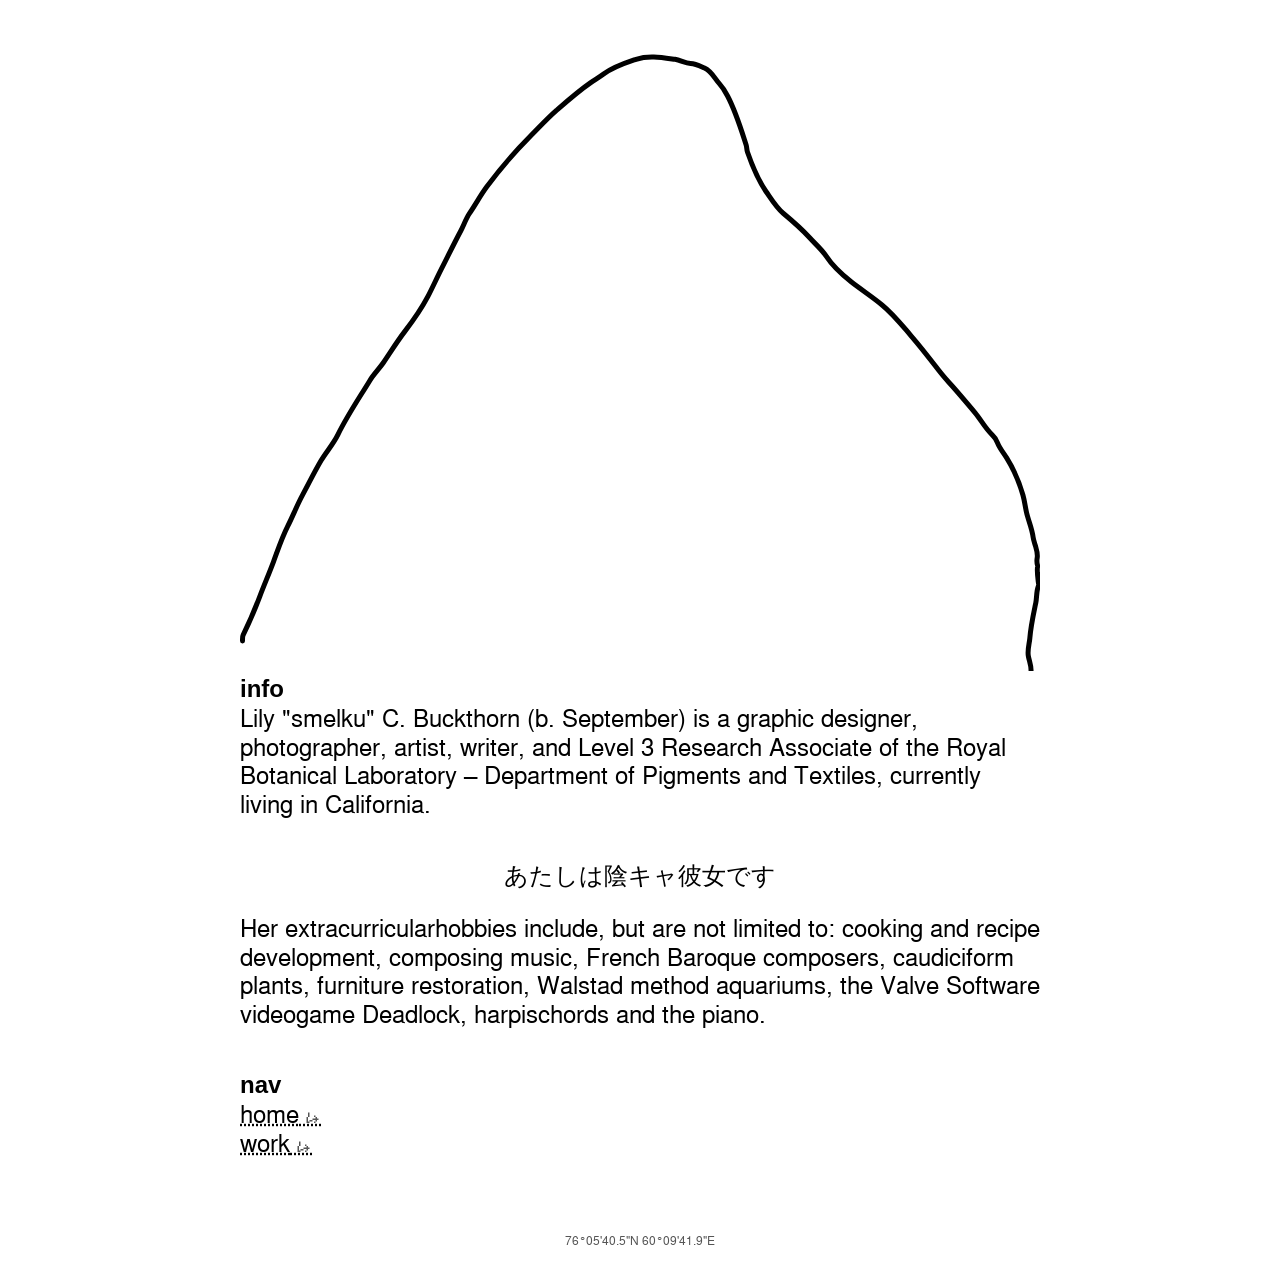
==== about.html @ 49755ec3 "added about, updated pages" ====
<!doctype html>
<!--Stars climb girders of light.
They arrange themselves
in the usual place,
they quit before dawn,
and nothing’s been done.

Then men come out.
Their helmets ﬁll the sky;
their cities rise and fall
and men descend,
proud carpenters of dew.

Man brief as the storm,
more than ﬁve feet of lightning,
twisted and beautiful.
Man made like his roads,
with somewhere to go.-->
<html lang="en">
    <head>
        <title>royal museum 2</title>
        <meta charset="UTF-8" />
        <meta name="viewport" content="width=device-width, initial-scale=1.0" />
        <meta
            name="description"
            content="annex of learning for the work of lily smelku"
        />
        <link rel="stylesheet" href="./css.css" />
        <link rel="icon" href="./images/favicon.png" />
    </head>
    <body>
        <article>
            <svg
                version="1.1"
                id="Layer_1"
                xmlns="http://www.w3.org/2000/svg"
                xmlns:xlink="http://www.w3.org/1999/xlink"
                x="0px"
                y="0px"
                width="100%"
                viewBox="0 0 800 618"
                enable-background="new 0 0 800 618"
                xml:space="preserve"
            >
                <path
                    fill="none"
                    opacity="1.000000"
                    stroke="#000000"
                    stroke-linecap="round"
                    stroke-linejoin="round"
                    stroke-width="5.000000"
                    class="path"
                    d="M791.000000,618.500000
	C791.531311,612.953430 789.073792,607.879272 788.271790,602.534241
	C787.349426,596.387512 789.397217,590.834656 789.851990,585.007935
	C790.776123,573.168640 793.377808,561.584595 795.773926,549.953430
	C796.906006,544.458008 796.269226,538.234375 798.340759,533.138550
	C799.960388,529.154480 801.346985,525.189209 800.198364,521.596436
	C799.287537,548.747559 796.690674,515.827820 797.744385,513.088318
	C796.763733,510.249420 796.739014,507.502380 797.173035,505.030365
	C797.963257,500.528931 796.497498,496.526733 795.340942,492.546204
	C794.517700,489.712830 793.447327,486.874298 793.081726,483.989655
	C792.005920,475.501801 788.435242,467.724731 786.533264,459.492310
	C785.194763,453.698700 784.549011,447.724304 782.922852,442.022003
	C779.191833,428.938995 773.899780,416.545807 766.657776,404.901855
	C763.518738,399.854797 759.605896,395.232086 757.395752,389.540466
	C756.333801,386.805664 754.581116,384.043884 752.423889,382.083740
	C745.361389,375.666351 741.161560,367.095306 735.135071,359.887054
	C726.410156,349.451172 717.824890,338.922180 708.550354,328.953156
	C703.877136,323.930023 699.595825,318.545929 695.416199,313.063904
	C687.370544,302.511261 679.080322,292.121033 670.431885,282.058563
	C661.443359,271.600342 652.886963,260.726959 642.045898,251.943314
	C632.028198,243.826797 621.277832,236.709549 611.144531,228.814529
	C601.687256,221.446243 592.706665,213.221619 586.010315,202.993240
	C581.428589,195.994797 574.987244,190.675354 569.447388,184.547562
	C561.433777,175.683563 552.404053,167.928192 543.192200,160.268875
	C536.150330,154.413788 531.310730,146.099289 526.026428,138.481644
	C517.632202,126.380608 512.267029,112.828293 507.449768,99.017525
	C506.642181,96.702225 506.918243,94.342941 506.147827,91.952362
	C500.781586,75.301361 495.780457,58.551971 487.571167,42.962528
	C485.237122,38.530209 482.615967,34.189240 479.342590,30.645409
	C474.475830,25.376570 471.615570,18.110460 464.497589,15.005542
	C459.984894,13.037082 455.588593,10.750216 450.501099,10.479464
	C445.083466,10.191142 440.439606,7.123824 435.022614,6.343030
	C421.980957,4.463234 408.735107,2.013162 396.091614,6.271985
	C384.858582,10.055717 373.215607,13.708395 363.569946,21.091375
	C359.354004,24.318354 354.725281,26.849344 350.386200,29.834593
	C338.304260,38.146828 327.415833,47.798534 316.441803,57.433727
	C307.028076,65.698997 298.578674,74.968300 289.785492,83.784737
	C274.279358,99.331871 259.925568,116.067276 246.761337,133.823059
	C240.486053,142.287094 235.569870,151.486923 229.657379,160.107925
	C225.821350,165.701218 223.699982,172.440750 220.457840,178.477356
	C213.966339,190.564026 208.066452,202.961807 201.808899,215.158478
	C197.033279,224.466721 192.793198,234.157227 187.912094,243.453842
	C181.409637,255.838531 173.373169,267.353058 164.856705,278.389435
	C157.137558,288.392548 150.575592,299.103607 143.502350,309.501587
	C139.279068,315.710052 133.852142,320.935822 129.893738,327.435272
	C118.931259,345.434998 107.032578,362.823303 97.784798,381.895660
	C93.369186,391.002258 86.300049,398.782318 81.091438,407.554291
	C74.356812,418.896301 68.644569,430.828522 62.353230,442.420349
	C56.929073,452.414429 52.903114,463.014862 47.748520,473.126678
	C41.998028,484.407532 37.990490,496.601013 33.549809,508.518555
	C29.159149,520.301880 24.152393,531.848389 19.733948,543.588074
	C14.793604,556.714417 9.297116,569.502380 3.100640,582.049683
	C2.207741,583.857727 2.666669,586.333313 2.500002,588.500000"
                />

                <!--<path class="path2" d="M3.717,445.535c21.497,-144.706 42.353,-434.118 64.492,-434.118c22.139,0 46.684,386.952 68.342,434.118c21.658,47.166 41.07,-151.123 61.604,-151.123c20.535,0 36.899,199.572 61.605,151.123c24.706,-48.449 61.123,-441.818 86.631,-441.818c25.508,-0 40.748,393.369 66.417,441.818c25.668,48.449 72.994,-186.257 87.593,-151.123c14.599,35.134 0,241.283 0,361.925" style="fill:none;stroke:#000;stroke-width:5.0px;stroke-linecap:round;"/>-->
            </svg>

            <h1>info</h1>
            <p>
                Lily "smelku" C. Buckthorn (b. September) is a graphic designer,
                photographer, artist, writer, and Level 3 Research Associate of
                the Royal Botanical Laboratory – Department of Pigments and
                Textiles, currently living in California.
            </p>
            <br />
            <p align="center">あたしは陰キャ彼女です</p>

            <p>
                Her extracurricularhobbies include, but are not limited to:
                cooking and recipe development, composing music, French Baroque
                composers, caudiciform plants, furniture restoration, Walstad
                method aquariums, the Valve Software videogame Deadlock,
                harpischords and the piano.
            </p>
            <br />
            <h1>nav</h1>
            <p>
                <a href="/">home</a><br />
                <a href="/work">work</a>
            </p>
        </article>

        <footer>
            <p class="footer">76°05'40.5"N 60°09'41.9"E</p>
        </footer>
    </body>
</html>
---- css.css ----
@font-face {
    font-family: "NimbusSanL-Regu";
    font-style: normal;
    src: url(./fonts/NimbusSanL-Regu.woff);
}

@font-face {
    font-family: "NimbusSanL-Bold";
    font-style: bold;
    src: url(./fonts/NimbusSanL-Bold.woff);
}

@font-face {
    font-family: "NimbusSanL-ReguItal";
    font-style: italic;
    src: url(./fonts/NimbusSanL-ReguItal.woff);
}

footer {
    text-align: center;
    font-size: 12px;
}

p.footer {
    font-size: 12px;
    color: #555;
}

p,
h2,
h3,
h4 {
    font-family: "NimbusSanL-Regu", sans-serif;
    font-size: 24px;
    font-weight: normal;
    line-height: 1.2;
    margin: 0;
}

h1 {
    font-family: "NumbusSanL-Bold", sans-serif;
    font-size: 24px;
    font-weight: bold;
    line-height: 1.2;
    margin: 0;
}

article {
    padding: 5px;
    max-width: 800px;
    margin: 0 auto;
}

@media (min-width: 800px) {
    p,
    h1,
    h2,
    h3 {
        font-size: 24px;
    }
    article {
        margin: 3em auto;
    }
}

a {
    color: #000;
    text-decoration-line: underline;
    text-decoration-style: dotted;
}

a::after {
    content: "⭟";
    color: #555;
}

button {
    font-size: 24px;
    color: #000;
    text-decoration-line: underline;
    text-decoration-style: dotted;
    cursor: pointer;
    background: none;
    border: none;
    padding: 0;
}
button::after {
    content: "⭟";
    color: #555;
}

p {
    margin-bottom: 1em;
}

img {
    display: block;
    margin: auto;
}

hgroup h3,
hgroup p {
    display: inline;
}

hgroup h3 {
    margin-right: 10px;
}

img[src="./images/dune.png"] {
    pointer-events: none;
}

mark {
    background-color: #bdb3af;
}

.path {
    stroke-dasharray: 1530;
    stroke-dashoffset: 1530;
    animation: dash 3s ease-in-out forwards;
}

@keyframes dash {
    to {
        stroke-dashoffset: 0;
    }
}
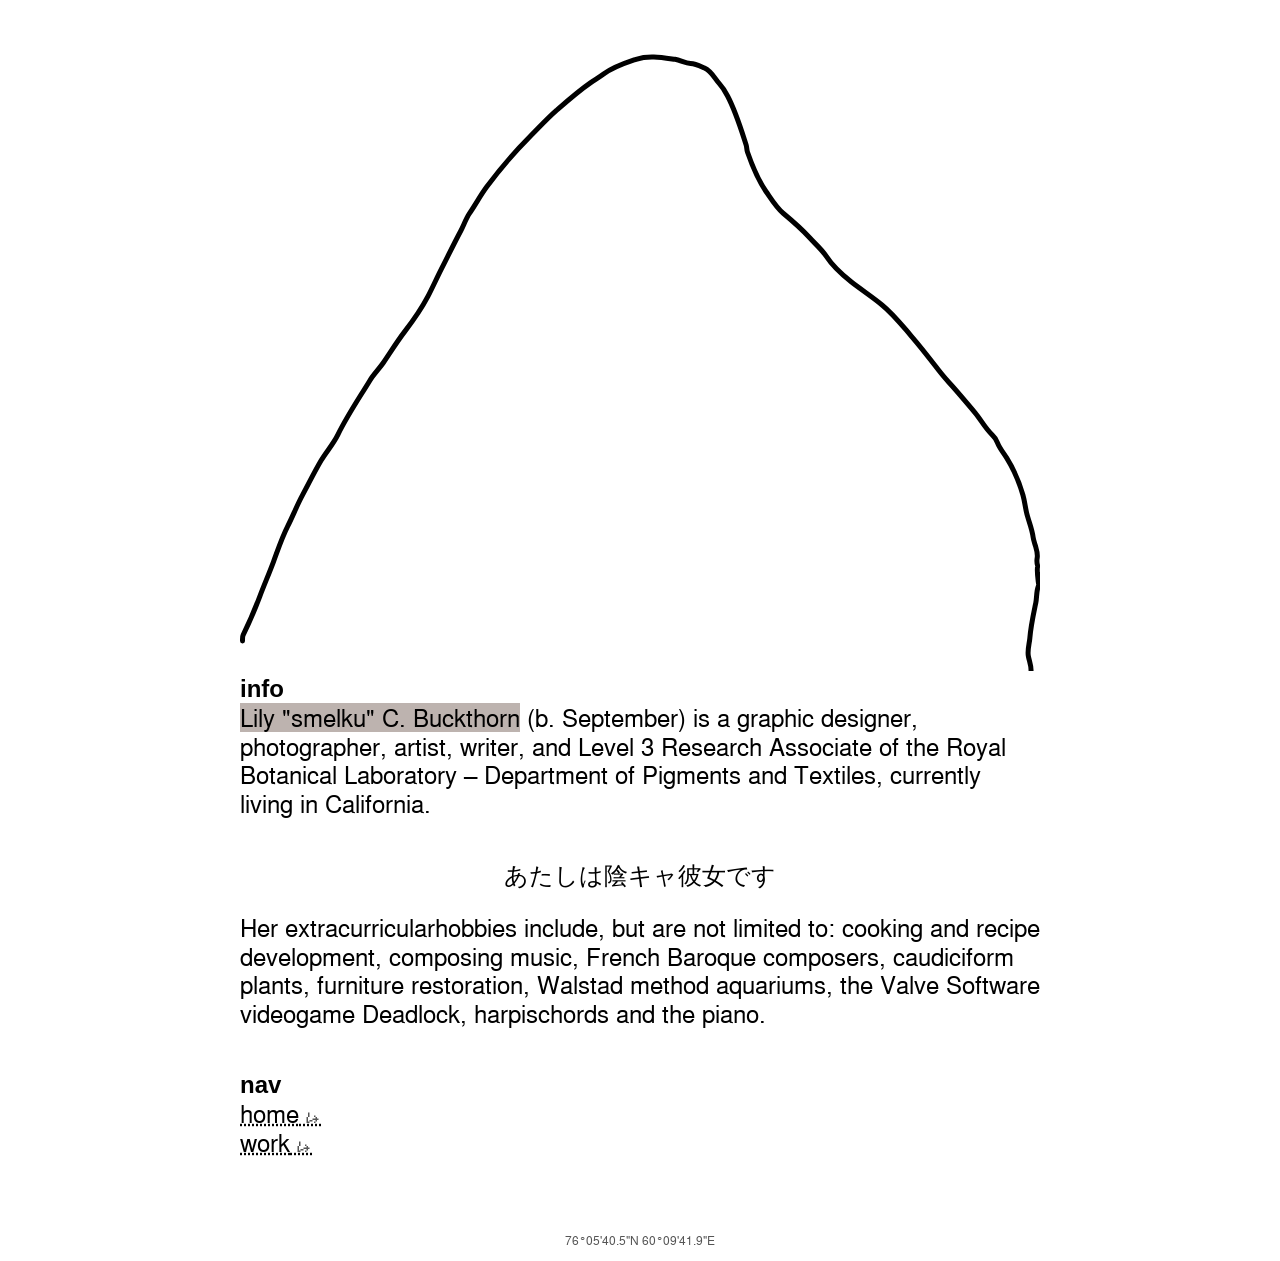
==== commit 38e01070: "Added mark" ====
--- a/about.html
+++ b/about.html
@@ -110,10 +110,11 @@
 
             <h1>info</h1>
             <p>
-                Lily "smelku" C. Buckthorn (b. September) is a graphic designer,
-                photographer, artist, writer, and Level 3 Research Associate of
-                the Royal Botanical Laboratory – Department of Pigments and
-                Textiles, currently living in California.
+                <mark>Lily "smelku" C. Buckthorn</mark> (b. September) is a
+                graphic designer, photographer, artist, writer, and Level 3
+                Research Associate of the Royal Botanical Laboratory –
+                Department of Pigments and Textiles, currently living in
+                California.
             </p>
             <br />
             <p align="center">あたしは陰キャ彼女です</p>
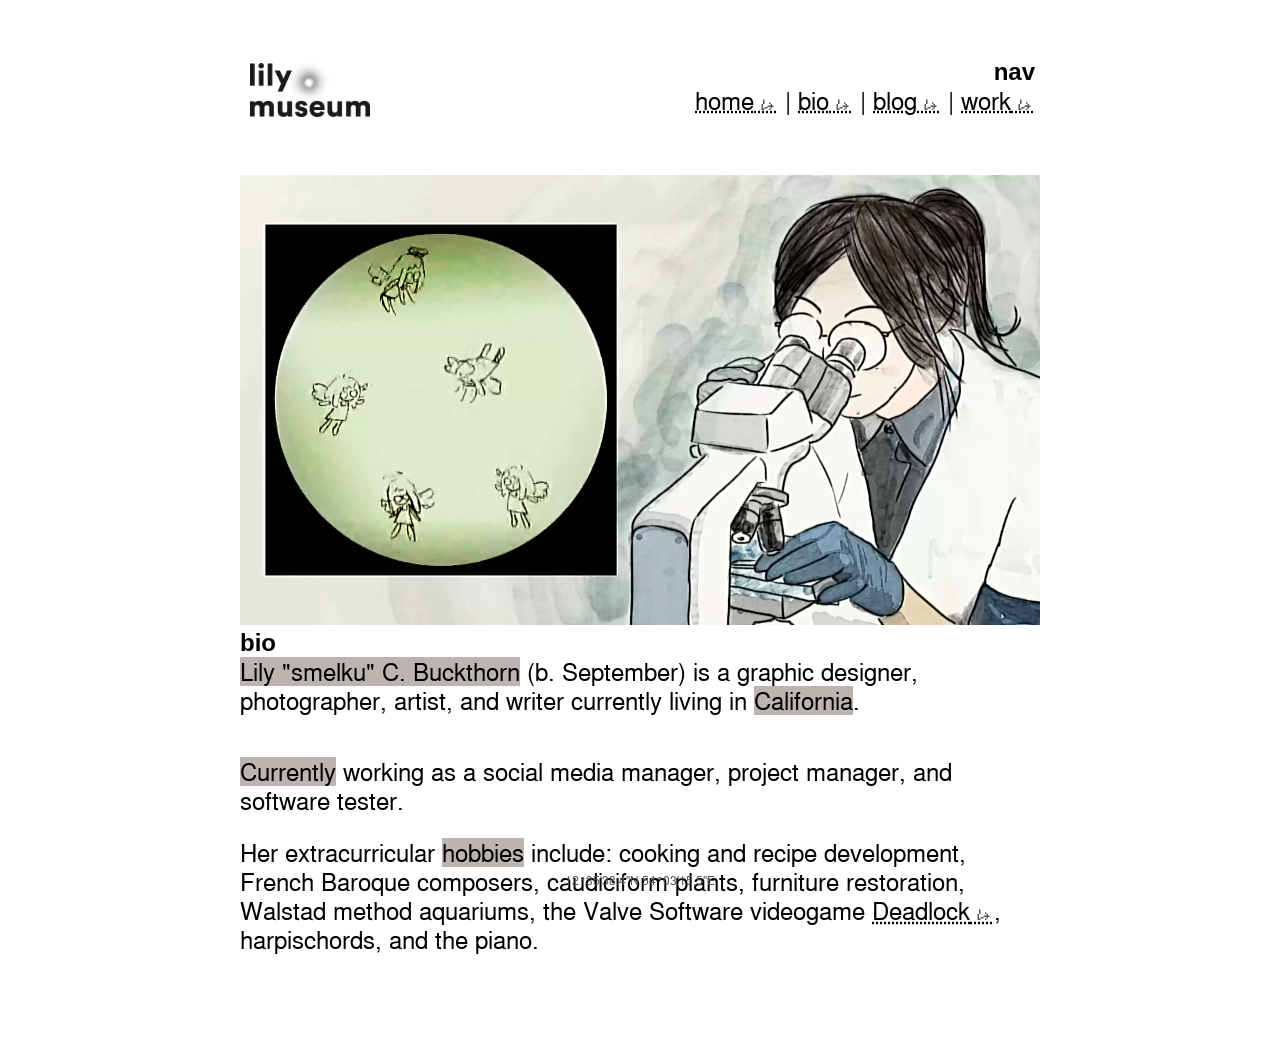
==== commit 0560fc22: "building out site" ====
--- a/about.html
+++ b/about.html
@@ -1,21 +1,4 @@
 <!doctype html>
-<!--Stars climb girders of light.
-They arrange themselves
-in the usual place,
-they quit before dawn,
-and nothing’s been done.
-
-Then men come out.
-Their helmets ﬁll the sky;
-their cities rise and fall
-and men descend,
-proud carpenters of dew.
-
-Man brief as the storm,
-more than ﬁve feet of lightning,
-twisted and beautiful.
-Man made like his roads,
-with somewhere to go.-->
 <html lang="en">
     <head>
         <title>royal museum 2</title>
@@ -30,112 +13,44 @@
     </head>
     <body>
         <article>
-            <svg
-                version="1.1"
-                id="Layer_1"
-                xmlns="http://www.w3.org/2000/svg"
-                xmlns:xlink="http://www.w3.org/1999/xlink"
-                x="0px"
-                y="0px"
-                width="100%"
-                viewBox="0 0 800 618"
-                enable-background="new 0 0 800 618"
-                xml:space="preserve"
-            >
-                <path
-                    fill="none"
-                    opacity="1.000000"
-                    stroke="#000000"
-                    stroke-linecap="round"
-                    stroke-linejoin="round"
-                    stroke-width="5.000000"
-                    class="path"
-                    d="M791.000000,618.500000
-	C791.531311,612.953430 789.073792,607.879272 788.271790,602.534241
-	C787.349426,596.387512 789.397217,590.834656 789.851990,585.007935
-	C790.776123,573.168640 793.377808,561.584595 795.773926,549.953430
-	C796.906006,544.458008 796.269226,538.234375 798.340759,533.138550
-	C799.960388,529.154480 801.346985,525.189209 800.198364,521.596436
-	C799.287537,548.747559 796.690674,515.827820 797.744385,513.088318
-	C796.763733,510.249420 796.739014,507.502380 797.173035,505.030365
-	C797.963257,500.528931 796.497498,496.526733 795.340942,492.546204
-	C794.517700,489.712830 793.447327,486.874298 793.081726,483.989655
-	C792.005920,475.501801 788.435242,467.724731 786.533264,459.492310
-	C785.194763,453.698700 784.549011,447.724304 782.922852,442.022003
-	C779.191833,428.938995 773.899780,416.545807 766.657776,404.901855
-	C763.518738,399.854797 759.605896,395.232086 757.395752,389.540466
-	C756.333801,386.805664 754.581116,384.043884 752.423889,382.083740
-	C745.361389,375.666351 741.161560,367.095306 735.135071,359.887054
-	C726.410156,349.451172 717.824890,338.922180 708.550354,328.953156
-	C703.877136,323.930023 699.595825,318.545929 695.416199,313.063904
-	C687.370544,302.511261 679.080322,292.121033 670.431885,282.058563
-	C661.443359,271.600342 652.886963,260.726959 642.045898,251.943314
-	C632.028198,243.826797 621.277832,236.709549 611.144531,228.814529
-	C601.687256,221.446243 592.706665,213.221619 586.010315,202.993240
-	C581.428589,195.994797 574.987244,190.675354 569.447388,184.547562
-	C561.433777,175.683563 552.404053,167.928192 543.192200,160.268875
-	C536.150330,154.413788 531.310730,146.099289 526.026428,138.481644
-	C517.632202,126.380608 512.267029,112.828293 507.449768,99.017525
-	C506.642181,96.702225 506.918243,94.342941 506.147827,91.952362
-	C500.781586,75.301361 495.780457,58.551971 487.571167,42.962528
-	C485.237122,38.530209 482.615967,34.189240 479.342590,30.645409
-	C474.475830,25.376570 471.615570,18.110460 464.497589,15.005542
-	C459.984894,13.037082 455.588593,10.750216 450.501099,10.479464
-	C445.083466,10.191142 440.439606,7.123824 435.022614,6.343030
-	C421.980957,4.463234 408.735107,2.013162 396.091614,6.271985
-	C384.858582,10.055717 373.215607,13.708395 363.569946,21.091375
-	C359.354004,24.318354 354.725281,26.849344 350.386200,29.834593
-	C338.304260,38.146828 327.415833,47.798534 316.441803,57.433727
-	C307.028076,65.698997 298.578674,74.968300 289.785492,83.784737
-	C274.279358,99.331871 259.925568,116.067276 246.761337,133.823059
-	C240.486053,142.287094 235.569870,151.486923 229.657379,160.107925
-	C225.821350,165.701218 223.699982,172.440750 220.457840,178.477356
-	C213.966339,190.564026 208.066452,202.961807 201.808899,215.158478
-	C197.033279,224.466721 192.793198,234.157227 187.912094,243.453842
-	C181.409637,255.838531 173.373169,267.353058 164.856705,278.389435
-	C157.137558,288.392548 150.575592,299.103607 143.502350,309.501587
-	C139.279068,315.710052 133.852142,320.935822 129.893738,327.435272
-	C118.931259,345.434998 107.032578,362.823303 97.784798,381.895660
-	C93.369186,391.002258 86.300049,398.782318 81.091438,407.554291
-	C74.356812,418.896301 68.644569,430.828522 62.353230,442.420349
-	C56.929073,452.414429 52.903114,463.014862 47.748520,473.126678
-	C41.998028,484.407532 37.990490,496.601013 33.549809,508.518555
-	C29.159149,520.301880 24.152393,531.848389 19.733948,543.588074
-	C14.793604,556.714417 9.297116,569.502380 3.100640,582.049683
-	C2.207741,583.857727 2.666669,586.333313 2.500002,588.500000"
-                />
+            <header>
+                <div class="header-left">
+                    <img class="header-left" src="./images/footer.png" />
+                </div>
+                <div class="header-right">
+                    <h1 align="right">nav</h1>
+                    <p>
+                        <a href="./index.html">home</a> |
+                        <a href="./about.html">bio</a> | </a>
+                        <a href="./construction.html">blog</a> |
+                        <a href="./work.html">work</a>
+                    </p>
+                </div>
+            </header>
+<video width="800" playsinline autoplay muted loop><source src="./images/lily.webm" type="video/webm" /></video>
 
-                <!--<path class="path2" d="M3.717,445.535c21.497,-144.706 42.353,-434.118 64.492,-434.118c22.139,0 46.684,386.952 68.342,434.118c21.658,47.166 41.07,-151.123 61.604,-151.123c20.535,0 36.899,199.572 61.605,151.123c24.706,-48.449 61.123,-441.818 86.631,-441.818c25.508,-0 40.748,393.369 66.417,441.818c25.668,48.449 72.994,-186.257 87.593,-151.123c14.599,35.134 0,241.283 0,361.925" style="fill:none;stroke:#000;stroke-width:5.0px;stroke-linecap:round;"/>-->
-            </svg>
-
-            <h1>info</h1>
+            <h1>bio</h1>
             <p>
                 <mark>Lily "smelku" C. Buckthorn</mark> (b. September) is a
-                graphic designer, photographer, artist, writer, and Level 3
-                Research Associate of the Royal Botanical Laboratory –
-                Department of Pigments and Textiles, currently living in
-                California.
+                graphic designer, photographer, artist, and writer currently living in
+                <mark>California</mark>.
             </p>
             <br />
-            <p align="center">あたしは陰キャ彼女です</p>
+
+            <p> <mark>Currently</mark> working as a social media manager, project manager, and software tester.</p>
 
             <p>
-                Her extracurricularhobbies include, but are not limited to:
-                cooking and recipe development, composing music, French Baroque
-                composers, caudiciform plants, furniture restoration, Walstad
-                method aquariums, the Valve Software videogame Deadlock,
-                harpischords and the piano.
+                Her extracurricular <mark>hobbies</mark> include: cooking and recipe
+                development, French Baroque composers, caudiciform plants,
+                furniture restoration, Walstad method aquariums, the Valve
+                Software videogame
+                <a href="https://en.wikipedia.org/wiki/Deadlock_(video_game)"
+                    >Deadlock</a
+                >, harpischords, and the piano.
             </p>
             <br />
-            <h1>nav</h1>
-            <p>
-                <a href="/">home</a><br />
-                <a href="/work">work</a>
-            </p>
+
+            <footer><p class="footer">12°35'38.4"N 54°03'15.5"E</p></footer>
         </article>
-
-        <footer>
-            <p class="footer">76°05'40.5"N 60°09'41.9"E</p>
-        </footer>
     </body>
 </html>
--- a/css.css
+++ b/css.css
@@ -16,20 +16,17 @@
     src: url(./fonts/NimbusSanL-ReguItal.woff);
 }
 
-footer {
-    text-align: center;
-    font-size: 12px;
-}
-
-p.footer {
-    font-size: 12px;
-    color: #555;
+::selection {
+    color: #000;
+    text-shadow: #bdb3af 0px 0px 6px;
+    text-decoration: underline dotted;
 }
 
 p,
 h2,
 h3,
-h4 {
+h4,
+header {
     font-family: "NimbusSanL-Regu", sans-serif;
     font-size: 24px;
     font-weight: normal;
@@ -51,6 +48,20 @@
     margin: 0 auto;
 }
 
+footer {
+    text-align: center;
+    left: 0;
+    bottom: 0;
+    width: 100%;
+    position: fixed;
+    font-size: 12px;
+    margin: 0;
+}
+
+p.footer {
+    font-size: 12px;
+    color: #555;
+}
 @media (min-width: 800px) {
     p,
     h1,
@@ -107,12 +118,26 @@
     margin-right: 10px;
 }
 
-img[src="./images/dune.png"] {
-    pointer-events: none;
+mark {
+    background-color: #bdb3af;
 }
 
-mark {
-    background-color: #bdb3af;
+.header-right {
+    float: right;
+    padding: 5px;
+    max-width: 400px;
+    margin-bottom: 1em;
+}
+
+.header-left {
+    float: left;
+    padding: 5px;
+    max-width: 400px;
+    margin-bottom: 1em;
+}
+
+img.header-left {
+    width: 30%;
 }
 
 .path {
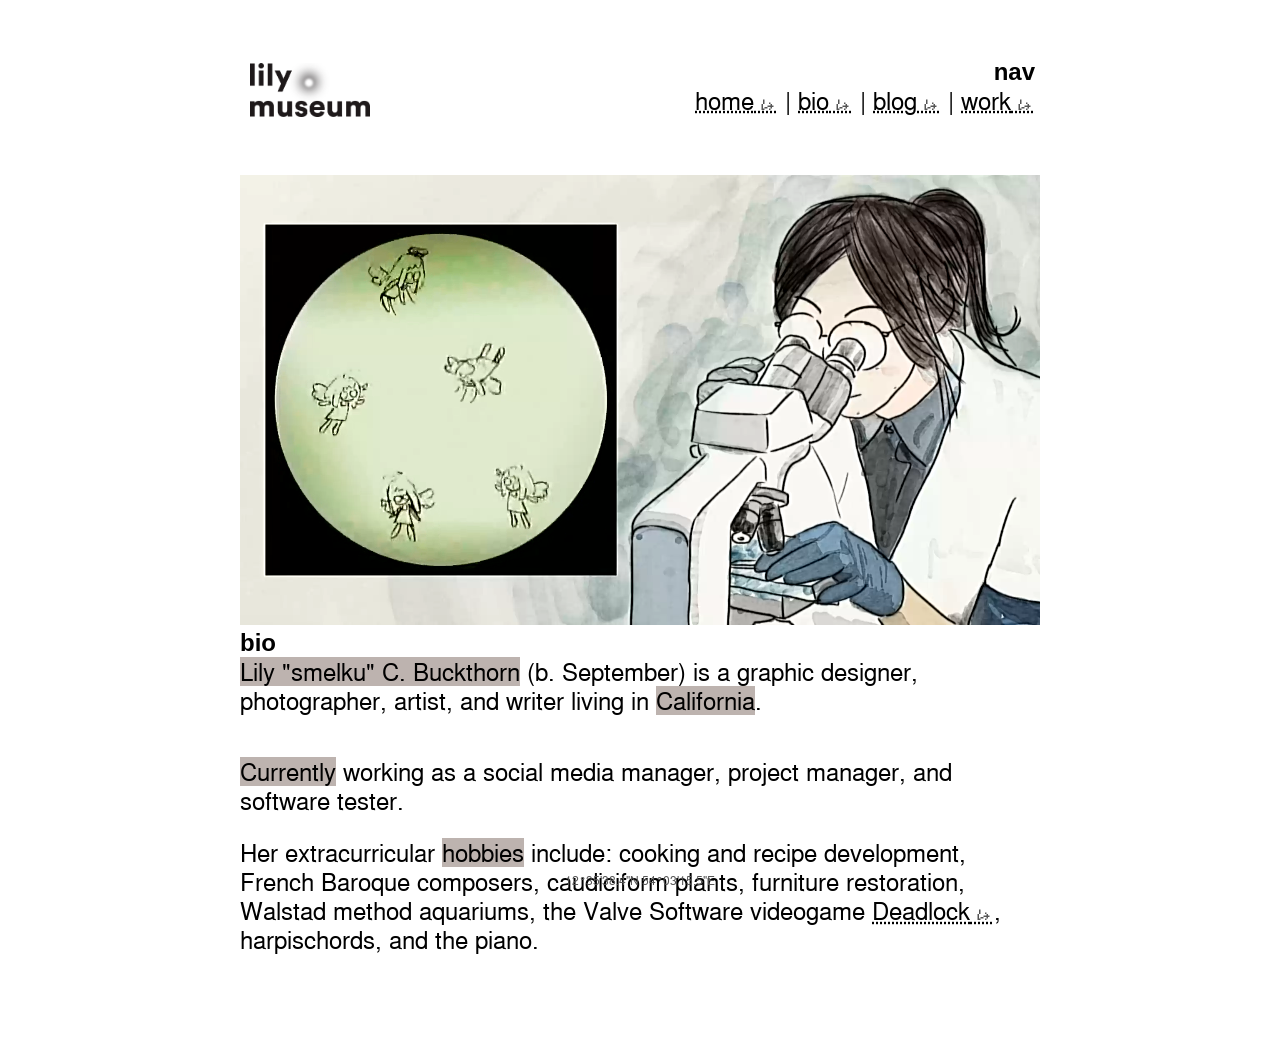
==== commit acfecee0: ".." ====
--- a/about.html
+++ b/about.html
@@ -32,7 +32,7 @@
             <h1>bio</h1>
             <p>
                 <mark>Lily "smelku" C. Buckthorn</mark> (b. September) is a
-                graphic designer, photographer, artist, and writer currently living in
+                graphic designer, photographer, artist, and writer living in
                 <mark>California</mark>.
             </p>
             <br />
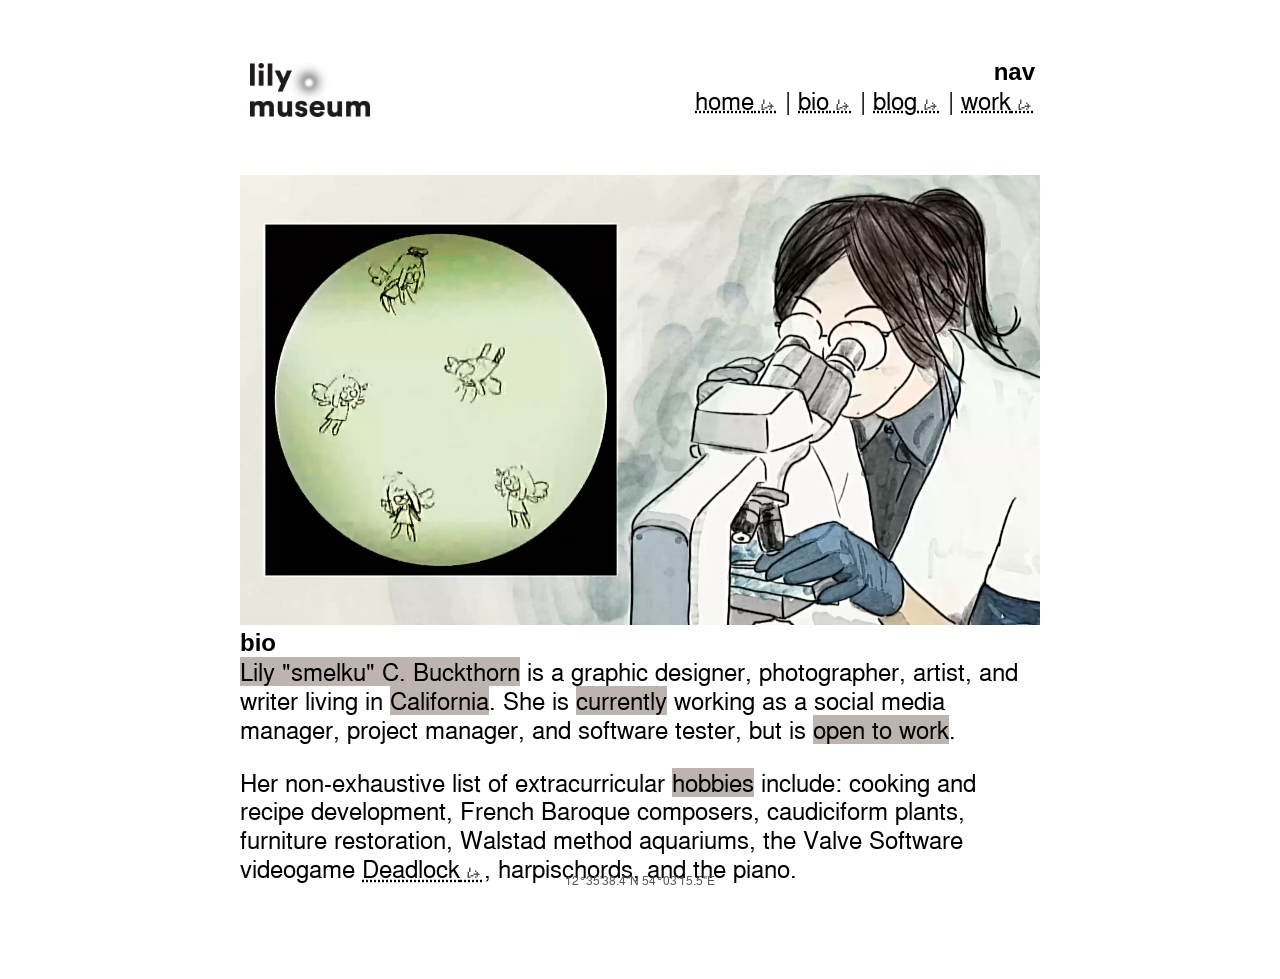
==== commit 861154b0: "nav, no-CMS galleries, first project" ====
--- a/about.html
+++ b/about.html
@@ -31,16 +31,12 @@
 
             <h1>bio</h1>
             <p>
-                <mark>Lily "smelku" C. Buckthorn</mark> (b. September) is a
+                <mark>Lily "smelku" C. Buckthorn</mark> is a
                 graphic designer, photographer, artist, and writer living in
-                <mark>California</mark>.
-            </p>
-            <br />
-
-            <p> <mark>Currently</mark> working as a social media manager, project manager, and software tester.</p>
+                <mark>California</mark>. She is <mark>currently</mark> working as a social media manager, project manager, and software tester, but is <mark>open to work</mark>.</p>
 
             <p>
-                Her extracurricular <mark>hobbies</mark> include: cooking and recipe
+                Her non-exhaustive list of extracurricular <mark>hobbies</mark> include: cooking and recipe
                 development, French Baroque composers, caudiciform plants,
                 furniture restoration, Walstad method aquariums, the Valve
                 Software videogame
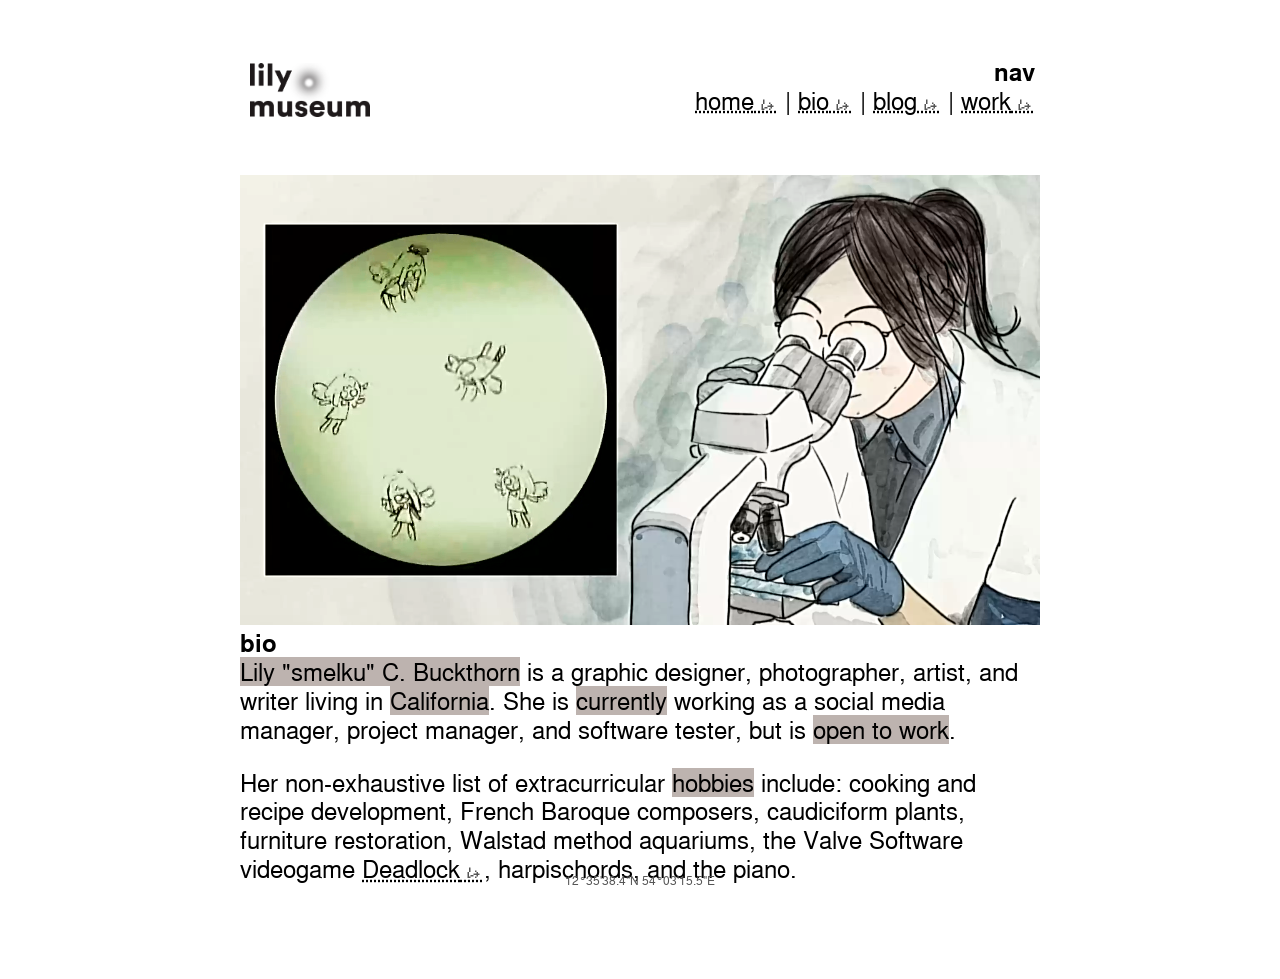
==== commit eeddfe86: "tidied syntax, fixed bad gallery code tidied syntax, deleted accidental orphan closers, fixed typos," ====
--- a/about.html
+++ b/about.html
@@ -21,25 +21,31 @@
                     <h1 align="right">nav</h1>
                     <p>
                         <a href="./index.html">home</a> |
-                        <a href="./about.html">bio</a> | </a>
+                        <a href="./about.html">bio</a> |
                         <a href="./construction.html">blog</a> |
                         <a href="./work.html">work</a>
                     </p>
                 </div>
             </header>
-<video width="800" playsinline autoplay muted loop><source src="./images/lily.webm" type="video/webm" /></video>
+            <video width="800" playsinline autoplay muted loop>
+                <source src="./images/lily.webm" type="video/webm" />
+            </video>
 
             <h1>bio</h1>
             <p>
-                <mark>Lily "smelku" C. Buckthorn</mark> is a
-                graphic designer, photographer, artist, and writer living in
-                <mark>California</mark>. She is <mark>currently</mark> working as a social media manager, project manager, and software tester, but is <mark>open to work</mark>.</p>
+                <mark>Lily "smelku" C. Buckthorn</mark> is a graphic designer,
+                photographer, artist, and writer living in
+                <mark>California</mark>. She is <mark>currently</mark> working
+                as a social media manager, project manager, and software tester,
+                but is <mark>open to work</mark>.
+            </p>
 
             <p>
-                Her non-exhaustive list of extracurricular <mark>hobbies</mark> include: cooking and recipe
-                development, French Baroque composers, caudiciform plants,
-                furniture restoration, Walstad method aquariums, the Valve
-                Software videogame
+                Her non-exhaustive list of extracurricular
+                <mark>hobbies</mark> include: cooking and recipe development,
+                French Baroque composers, caudiciform plants, furniture
+                restoration, Walstad method aquariums, the Valve Software
+                videogame
                 <a href="https://en.wikipedia.org/wiki/Deadlock_(video_game)"
                     >Deadlock</a
                 >, harpischords, and the piano.
--- a/css.css
+++ b/css.css
@@ -35,7 +35,7 @@
 }
 
 h1 {
-    font-family: "NumbusSanL-Bold", sans-serif;
+    font-family: "NimbusSanL-Bold", sans-serif;
     font-size: 24px;
     font-weight: bold;
     line-height: 1.2;
@@ -56,6 +56,10 @@
     position: fixed;
     font-size: 12px;
     margin: 0;
+}
+
+p {
+    margin-bottom: 1em;
 }
 
 p.footer {
@@ -98,10 +102,6 @@
 button::after {
     content: "⭟";
     color: #555;
-}
-
-p {
-    margin-bottom: 1em;
 }
 
 img {
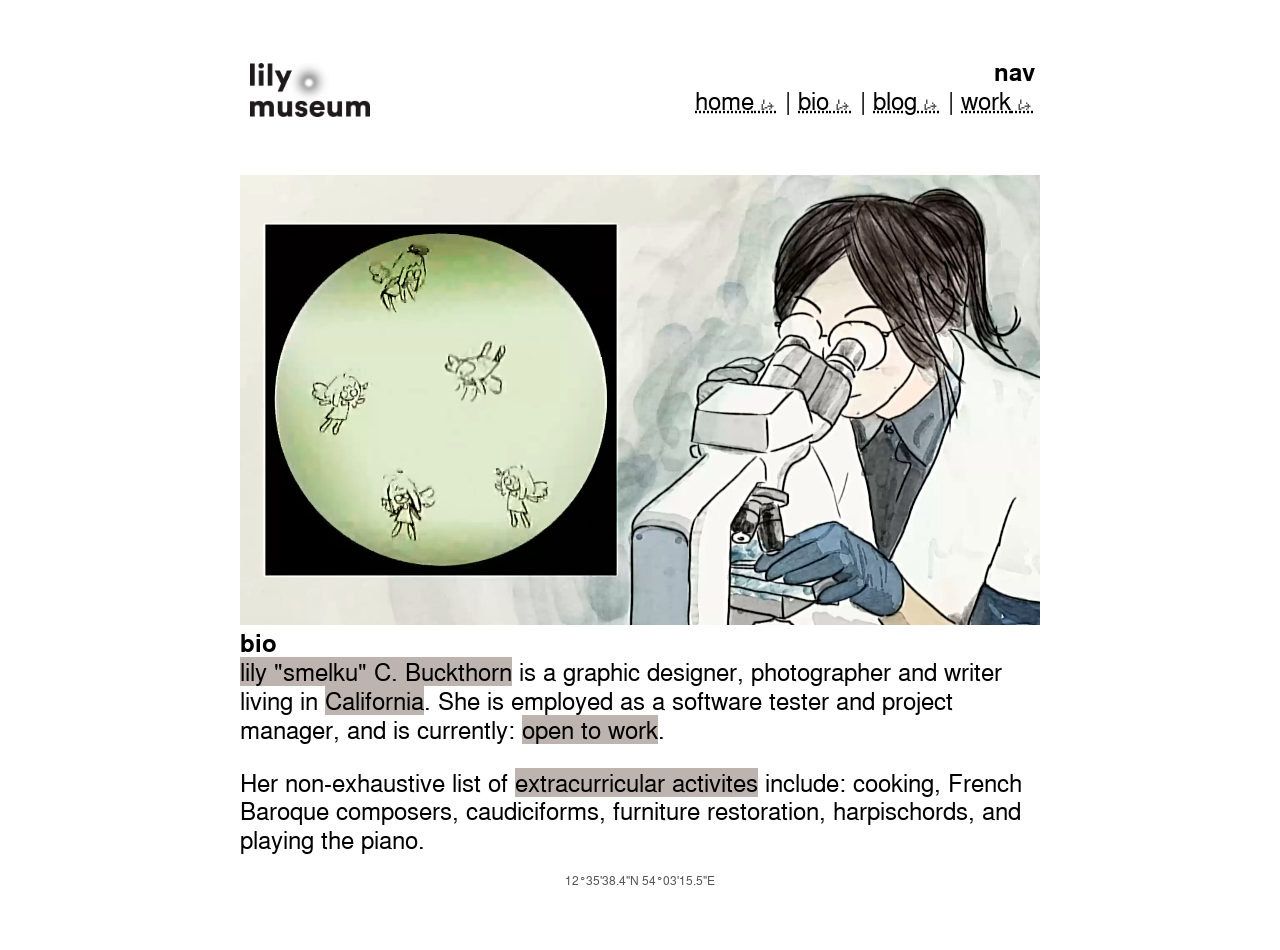
==== commit 4b497bb1: "design gallery, bio updates, gallery1.css" ====
--- a/about.html
+++ b/about.html
@@ -33,22 +33,17 @@
 
             <h1>bio</h1>
             <p>
-                <mark>Lily "smelku" C. Buckthorn</mark> is a graphic designer,
-                photographer, artist, and writer living in
-                <mark>California</mark>. She is <mark>currently</mark> working
-                as a social media manager, project manager, and software tester,
-                but is <mark>open to work</mark>.
+                <mark>lily "smelku" C. Buckthorn</mark> is a graphic designer,
+                photographer and writer living in <mark>California</mark>. She
+                is employed as a software tester and project manager, and is
+                currently: <mark>open to work</mark>.
             </p>
 
             <p>
-                Her non-exhaustive list of extracurricular
-                <mark>hobbies</mark> include: cooking and recipe development,
-                French Baroque composers, caudiciform plants, furniture
-                restoration, Walstad method aquariums, the Valve Software
-                videogame
-                <a href="https://en.wikipedia.org/wiki/Deadlock_(video_game)"
-                    >Deadlock</a
-                >, harpischords, and the piano.
+                Her non-exhaustive list of
+                <mark>extracurricular activites</mark> include: cooking, French
+                Baroque composers, caudiciforms, furniture restoration,
+                harpischords, and playing the piano.
             </p>
             <br />
 
--- a/css.css
+++ b/css.css
@@ -85,7 +85,7 @@
 }
 
 a::after {
-    content: "⭟";
+    content: "\2B5F";
     color: #555;
 }
 
@@ -100,7 +100,7 @@
     padding: 0;
 }
 button::after {
-    content: "⭟";
+    content: "\2B5F";
     color: #555;
 }
 
@@ -151,3 +151,21 @@
         stroke-dashoffset: 0;
     }
 }
+
+.preview-panel {
+    display: none;
+    position: fixed;
+    top: 75%;
+    right: 35%;
+    transform: translateY(-50%);
+    width: 250px;
+    z-index: 10;
+    overflow: hidden;
+}
+
+.preview-panel img {
+    width: 100%;
+    height: 100%;
+    object-fit: cover;
+    margin: 0;
+}
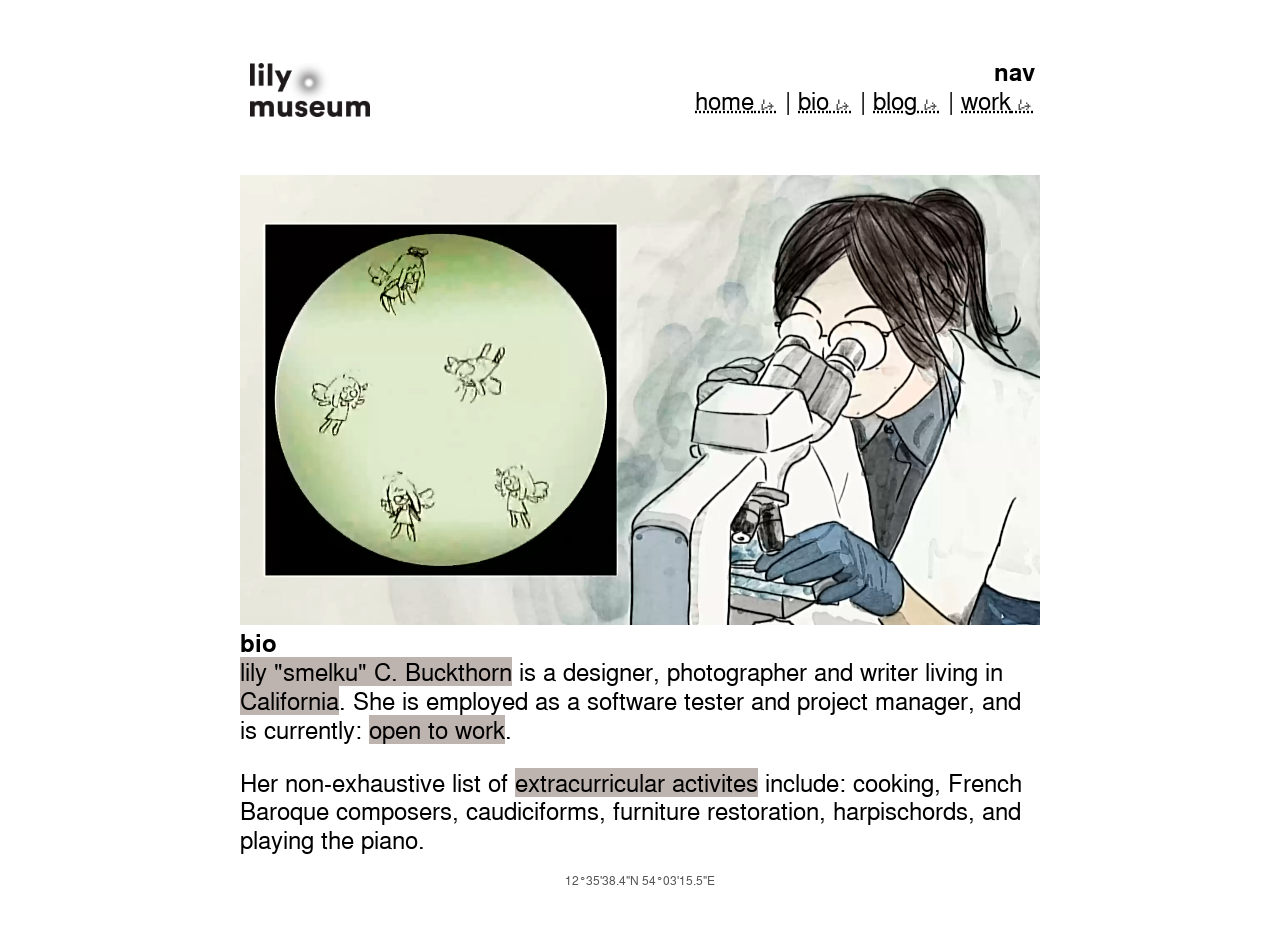
==== commit 61044a88: "fixed tails" ====
--- a/about.html
+++ b/about.html
@@ -33,7 +33,7 @@
 
             <h1>bio</h1>
             <p>
-                <mark>lily "smelku" C. Buckthorn</mark> is a graphic designer,
+                <mark>lily "smelku" C. Buckthorn</mark> is a designer,
                 photographer and writer living in <mark>California</mark>. She
                 is employed as a software tester and project manager, and is
                 currently: <mark>open to work</mark>.
